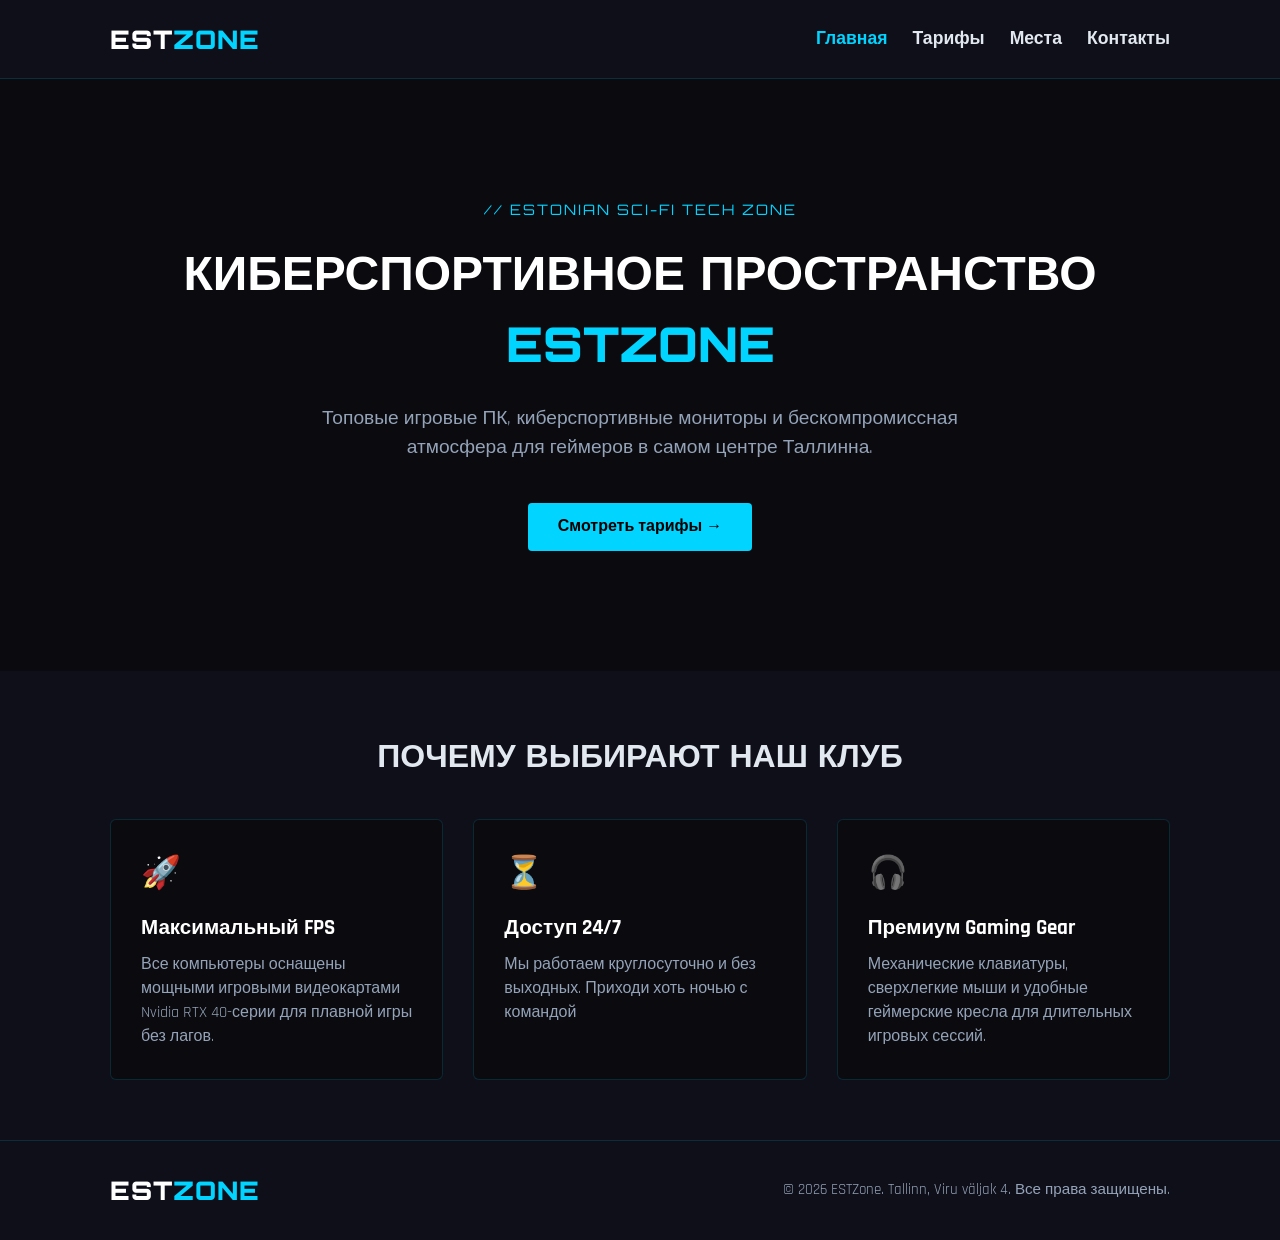
==== index.html @ 98163853 "этап: первый вариант сайта" ====
<!DOCTYPE html>
<html lang="ru">
<head>
  <meta charset="UTF-8" />
  <meta name="viewport" content="width=device-width, initial-scale=1.0" />
  <title>ESTZone — Компьютерный клуб в Таллинне</title>
  <link rel="preconnect" href="https://fonts.googleapis.com" />
  <link href="https://fonts.googleapis.com/css2?family=Orbitron:wght@400;700;900&family=Rajdhani:wght@400;600&display=swap" rel="stylesheet" />
  <link rel="stylesheet" href="style.css" />
</head>
<body>

  <header class="header">
    <div class="container header__inner">
      <a href="index.html" class="logo">EST<span>ZONE</span></a>
      <button class="burger" id="burger" aria-label="Меню">
        <span class="burger__line"></span>
        <span class="burger__line"></span>
        <span class="burger__line"></span>
      </button>
      <nav class="nav" id="nav">
        <a href="index.html" class="nav__link active">Главная</a>
        <a href="tariffs.html" class="nav__link">Тарифы</a>
        <a href="seats.html" class="nav__link">Места</a>
        <a href="contacts.html" class="nav__link">Контакты</a>
      </nav>
    </div>
  </header>

  <main>
    <section class="hero">
      <div class="container hero__inner">
        <p class="hero__subtitle">// ESTONIAN SCI-FI TECH ZONE</p>
        <h1 class="hero__title">КИБЕРСПОРТИВНОЕ ПРОСТРАНСТВО <span class="text-accent">ESTZONE</span></h1>
        <p class="hero__description">Топовые игровые ПК, киберспортивные мониторы и бескомпромиссная атмосфера для геймеров в самом центре Таллинна.</p>
        <div class="hero__actions">
          <a href="tariffs.html" class="btn btn--primary">Смотреть тарифы →</a>
        </div>
      </div>
    </section>

    <section class="features">
      <div class="container">
        <h2 class="section-title">ПОЧЕМУ ВЫБИРАЮТ НАШ КЛУБ</h2>
        <div class="features__grid">
          <div class="feature-card">
            <div class="feature-card__icon">🚀</div>
            <h3 class="feature-card__title">Максимальный FPS</h3>
            <p class="feature-card__text">Все компьютеры оснащены мощными игровыми видеокартами Nvidia RTX 40-серии для плавной игры без лагов.</p>
          </div>
          <div class="feature-card">
            <div class="feature-card__icon">⏳</div>
            <h3 class="feature-card__title">Доступ 24/7</h3>
            <p class="feature-card__text">Мы работаем круглосуточно и без выходных. Приходи хоть ночью с командой</p>
          </div>
          <div class="feature-card">
            <div class="feature-card__icon">🎧</div>
            <h3 class="feature-card__title">Премиум Gaming Gear</h3>
            <p class="feature-card__text">Механические клавиатуры, сверхлегкие мыши и удобные геймерские кресла для длительных игровых сессий.</p>
          </div>
        </div>
      </div>
    </section>
  </main>

  <footer class="footer">
    <div class="container footer__inner">
      <span class="logo">EST<span>ZONE</span></span>
      <p class="footer__copy">© 2026 ESTZone. Tallinn, Viru väljak 4. Все права защищены.</p>
    </div>
  </footer>

  <script>
    var burger = document.getElementById("burger");
    var nav = document.getElementById("nav");
    burger.addEventListener("click", function() {
      burger.classList.toggle("open");
      nav.classList.toggle("open");
    });
    nav.querySelectorAll(".nav__link").forEach(function(link) {
      link.addEventListener("click", function() {
        burger.classList.remove("open");
        nav.classList.remove("open");
      });
    });
  </script>

</body>
</html>
---- style.css ----
:root {
  --bg: #0a0a0f;
  --bg-card: #0f0f1a;
  --text: #e2e8f0;
  --text-dim: #94a3b8;
  --accent: #00d4ff;
  --comfort: #22c55e;
  --vip: #f59e0b;
  --border: rgba(0, 212, 255, 0.15);
  --font-head: 'Orbitron', sans-serif;
  --font-body: 'Rajdhani', sans-serif;
}


*, *::before, *::after {
  box-sizing: border-box;
  margin: 0;
  padding: 0;
}

html {
  height: 100%;
  background-color: #0a0a0f;
}

body {
  min-height: 100%;
  background-color: var(--bg);
  color: var(--text);
  font-family: var(--font-body);
  font-size: 1.1rem;
  line-height: 1.5;
  display: flex;
  flex-direction: column;
}

main {
  flex: 1;
  background-color: var(--bg);
}

.container {
  max-width: 1100px;
  margin: 0 auto;
  padding: 0 20px;
}


.text-accent { color: var(--accent); }
.text-comfort { color: var(--comfort); }
.text-vip { color: var(--vip); }


.header {
  background-color: var(--bg-card);
  border-bottom: 1px solid var(--border);
  padding: 20px 0;
}

.header__inner {
  display: flex;
  justify-content: space-between;
  align-items: center;
}

.logo {
  font-family: var(--font-head);
  font-weight: 900;
  color: #ffffff;
  text-decoration: none;
  font-size: 1.6rem;
  letter-spacing: 1px;
}

.logo span {
  color: var(--accent);
}

.nav {
  display: flex;
  gap: 25px;
}

.nav__link {
  color: var(--text);
  text-decoration: none;
  font-weight: 600;
  transition: color 0.3s;
}

.nav__link:hover, .nav__link.active {
  color: var(--accent);
}


.hero {
  padding: 120px 0;
  text-align: center;
}

.hero__subtitle {
  font-family: var(--font-head);
  color: var(--accent);
  letter-spacing: 2px;
  font-size: 0.9rem;
  margin-bottom: 15px;
}

.hero__title {
  font-family: var(--font-head);
  font-size: 3rem;
  font-weight: 900;
  margin-bottom: 25px;
  color: #ffffff;
}

.hero__description {
  max-width: 650px;
  margin: 0 auto 40px;
  color: var(--text-dim);
  font-size: 1.2rem;
}


.btn {
  display: inline-block;
  padding: 12px 30px;
  font-family: var(--font-body);
  font-weight: bold;
  font-size: 1rem;
  text-decoration: none;
  border-radius: 4px;
  cursor: pointer;
  transition: all 0.3s;
}

.btn--primary {
  background-color: var(--accent);
  color: #000000;
  border: none;
}

.btn--primary:hover {
  box-shadow: 0 0 15px rgba(0, 212, 255, 0.4);
}

.btn--outline {
  background-color: transparent;
  border: 1px solid var(--accent);
  color: var(--accent);
}

.btn--outline:hover {
  background-color: var(--accent);
  color: #000000;
}


.features {
  padding: 60px 0;
  background-color: var(--bg-card);
}

.section-title {
  text-align: center;
  font-family: var(--font-head);
  margin-bottom: 40px;
  font-size: 2rem;
}

.features__grid {
  display: grid;
  grid-template-columns: repeat(auto-fit, minmax(280px, 1fr));
  gap: 30px;
}

.feature-card {
  background-color: var(--bg);
  border: 1px solid var(--border);
  padding: 30px;
  border-radius: 6px;
}

.feature-card__icon {
  font-size: 2rem;
  margin-bottom: 15px;
}

.feature-card__title {
  margin-bottom: 10px;
  color: #ffffff;
}

.feature-card__text {
  color: var(--text-dim);
  font-size: 1rem;
}


.page-padding {
  padding: 60px 20px 80px;
}

.page-title {
  font-family: var(--font-head);
  font-size: 2.5rem;
  text-align: center;
  margin-bottom: 10px;
}

.page-subtitle {
  text-align: center;
  color: var(--text-dim);
  margin-bottom: 50px;
}


.tariffs-grid {
  display: grid;
  grid-template-columns: repeat(3, 1fr);
  gap: 30px;
}

.tariff-card {
  background-color: var(--bg-card);
  border: 1px solid var(--border);
  padding: 40px 30px;
  border-radius: 8px;
  text-align: center;
}

.tariff-card--popular {
  border-color: #a855f7;
  box-shadow: 0 0 20px rgba(168, 85, 247, 0.2);
  position: relative;
}

.tariff-card--popular::before {
  content: "★ ПОПУЛЯРНЫЙ";
  position: absolute;
  top: -12px;
  left: 50%;
  transform: translateX(-50%);
  background-color: #a855f7;
  color: #ffffff;
  font-family: var(--font-head);
  font-size: 0.7rem;
  padding: 4px 14px;
  border-radius: 20px;
  white-space: nowrap;
}

.tariff-card__header {
  font-family: var(--font-head);
  font-size: 1.4rem;
  font-weight: 700;
  margin-bottom: 15px;
}

.tariff-card__price {
  font-size: 2.5rem;
  font-weight: bold;
  color: #ffffff;
  margin-bottom: 25px;
}

.tariff-card__price span {
  font-size: 1.1rem;
  color: var(--text-dim);
}

.tariff-card__features {
  list-style: none;
  text-align: left;
  margin-bottom: 30px;
  color: var(--text-dim);
}

.tariff-card__features li {
  margin-bottom: 10px;
  padding-left: 15px;
  position: relative;
}

.tariff-card__features li::before {
  content: "✓";
  position: absolute;
  left: 0;
  color: var(--accent);
}

.zone-section {
  margin-bottom: 40px;
  text-align: center;
}

.zone-title {
  font-family: var(--font-head);
  font-size: 1.4rem;
  margin-bottom: 15px;
}

.seats-grid {
  display: flex;
  gap: 15px;
  flex-wrap: wrap;
  justify-content: center;
}

.seat {
  width: 60px;
  height: 60px;
  border-radius: 6px;
  display: flex;
  align-items: center;
  justify-content: center;
  font-family: var(--font-head);
  font-weight: bold;
  font-size: 0.9rem;
}

.seat--free {
  background-color: rgba(34, 197, 94, 0.1);
  border: 1px solid var(--comfort);
  color: var(--comfort);
}

.seat--busy {
  background-color: rgba(239, 68, 68, 0.1);
  border: 1px solid #ef4444;
  color: #ef4444;
}


.contacts-layout {
  display: grid;
  grid-template-columns: 1fr 1fr;
  gap: 50px;
  margin-top: 30px;
}

.contacts-info h2, .contacts-form h2 {
  font-family: var(--font-head);
  font-size: 1.5rem;
  margin-bottom: 25px;
}

.info-block {
  margin-bottom: 20px;
}

.info-label {
  color: var(--accent);
  font-weight: bold;
}

.info-value {
  font-size: 1.2rem;
  color: #ffffff;
}

.pure-form {
  display: flex;
  flex-direction: column;
  gap: 15px;
}

.form-group {
  display: flex;
  flex-direction: column;
  gap: 5px;
}

.form-group label {
  font-size: 0.95rem;
  color: var(--text-dim);
}

.pure-form input, .pure-form textarea {
  background-color: var(--bg-card);
  border: 1px solid var(--border);
  padding: 12px;
  color: #ffffff;
  font-family: var(--font-body);
  font-size: 1.1rem;
  border-radius: 4px;
}

.pure-form input:focus, .pure-form textarea:focus {
  outline: none;
  border-color: var(--accent);
}

.footer {
  border-top: 1px solid var(--border);
  padding: 30px 0;
  background-color: var(--bg-card);
  margin-top: auto;
}

.footer__inner {
  display: flex;
  justify-content: space-between;
  align-items: center;
  color: var(--text-dim);
  font-size: 0.95rem;
}


.burger {
  display: none;
  flex-direction: column;
  gap: 5px;
  cursor: pointer;
  background: none;
  border: none;
  padding: 5px;
}

.burger__line {
  width: 25px;
  height: 2px;
  background-color: var(--text);
  border-radius: 2px;
  transition: all 0.3s ease;
}


.burger.open .burger__line:nth-child(1) {
  transform: translateY(7px) rotate(45deg);
}
.burger.open .burger__line:nth-child(2) {
  opacity: 0;
}
.burger.open .burger__line:nth-child(3) {
  transform: translateY(-7px) rotate(-45deg);
}


@media (max-width: 768px) {
  .burger {
    display: flex;
  }

  .nav {
    display: none;
    flex-direction: column;
    gap: 0;
    position: absolute;
    top: 100%;
    left: 0;
    right: 0;
    background-color: var(--bg-card);
    border-top: 1px solid var(--border);
    padding: 10px 0;
    z-index: 100;
  }

  .nav.open {
    display: flex;
  }

  .nav__link {
    padding: 12px 20px;
    border-bottom: 1px solid var(--border);
  }

  .header__inner {
    position: relative;
  }

  .hero {
    padding: 60px 0;
  }

  .hero__title {
    font-size: 2rem;
  }


  .tariffs-grid {
    grid-template-columns: 1fr;
  }

  .tariff-card--popular {
    transform: scale(1);
  }


  .contacts-layout {
    grid-template-columns: 1fr;
    gap: 30px;
  }


  .page-title {
    font-size: 1.8rem;
  }


  .footer__inner {
    flex-direction: column;
    gap: 10px;
    text-align: center;
  }
}


.form-group input.error,
.form-group textarea.error {
  border-color: #ef4444;
}

.form-group input.success,
.form-group textarea.success {
  border-color: var(--comfort);
}

.field-error {
  color: #ef4444;
  font-size: 0.85rem;
  margin-top: 3px;
}


.form-success-msg {
  display: none;
  background-color: rgba(34, 197, 94, 0.1);
  border: 1px solid var(--comfort);
  color: var(--comfort);
  padding: 15px 20px;
  border-radius: 6px;
  text-align: center;
  font-size: 1.1rem;
  margin-top: 15px;
}


.seat {
  cursor: pointer;
  transition: transform 0.15s ease, box-shadow 0.15s ease;
  user-select: none;
}

.seat:hover {
  transform: scale(1.08);
}

.seat--free:hover {
  box-shadow: 0 0 12px rgba(34, 197, 94, 0.4);
}

.seat--busy:hover {
  box-shadow: 0 0 12px rgba(239, 68, 68, 0.4);
}

.seats-legend {
  display: flex;
  gap: 20px;
  margin-bottom: 30px;
  flex-wrap: wrap;
  justify-content: center;
}

.legend-item {
  display: flex;
  align-items: center;
  gap: 8px;
  color: var(--text-dim);
  font-size: 0.95rem;
}

.legend-dot {
  width: 14px;
  height: 14px;
  border-radius: 3px;
}

.legend-dot--free {
  background-color: rgba(34, 197, 94, 0.2);
  border: 1px solid var(--comfort);
}

.legend-dot--busy {
  background-color: rgba(239, 68, 68, 0.2);
  border: 1px solid #ef4444;
}

.seats-counter {
  text-align: center;
  color: var(--text-dim);
  font-size: 0.95rem;
  margin-bottom: 20px;
}

.seats-counter span {
  color: var(--comfort);
  font-weight: bold;
}
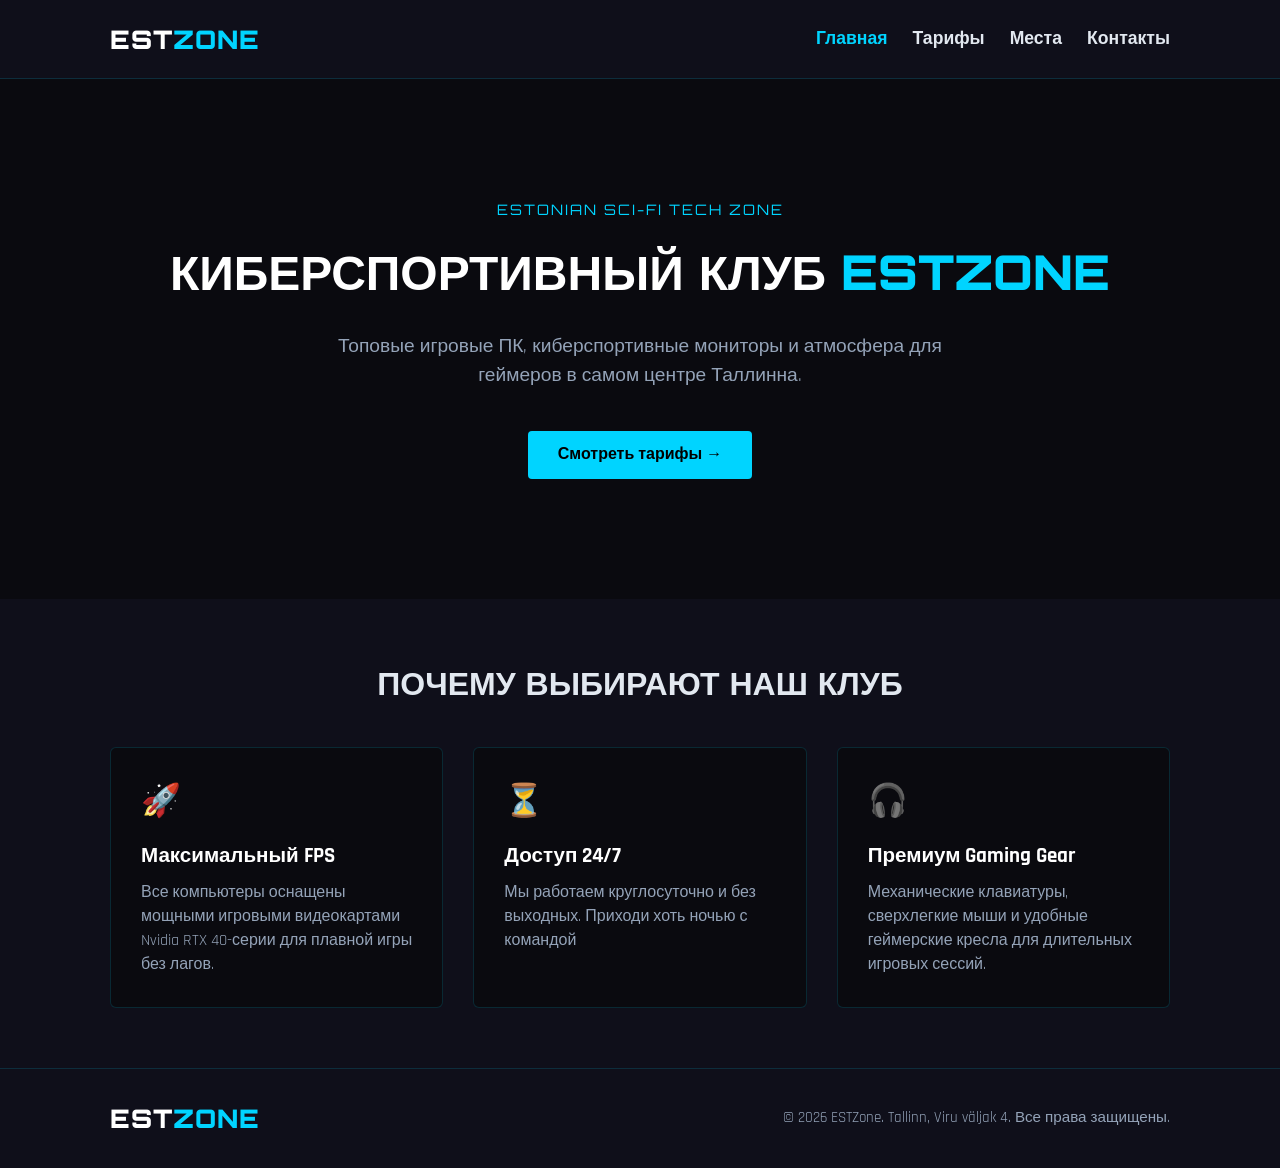
==== commit 053779fd: "Update index.html Исправление текста" ====
--- a/index.html
+++ b/index.html
@@ -3,7 +3,7 @@
 <head>
   <meta charset="UTF-8" />
   <meta name="viewport" content="width=device-width, initial-scale=1.0" />
-  <title>ESTZone — Компьютерный клуб в Таллинне</title>
+  <title>ESTZone</title>
   <link rel="preconnect" href="https://fonts.googleapis.com" />
   <link href="https://fonts.googleapis.com/css2?family=Orbitron:wght@400;700;900&family=Rajdhani:wght@400;600&display=swap" rel="stylesheet" />
   <link rel="stylesheet" href="style.css" />
@@ -30,9 +30,9 @@
   <main>
     <section class="hero">
       <div class="container hero__inner">
-        <p class="hero__subtitle">// ESTONIAN SCI-FI TECH ZONE</p>
-        <h1 class="hero__title">КИБЕРСПОРТИВНОЕ ПРОСТРАНСТВО <span class="text-accent">ESTZONE</span></h1>
-        <p class="hero__description">Топовые игровые ПК, киберспортивные мониторы и бескомпромиссная атмосфера для геймеров в самом центре Таллинна.</p>
+        <p class="hero__subtitle"> ESTONIAN SCI-FI TECH ZONE</p>
+        <h1 class="hero__title">КИБЕРСПОРТИВНЫЙ КЛУБ <span class="text-accent">ESTZONE</span></h1>
+        <p class="hero__description">Топовые игровые ПК, киберспортивные мониторы и атмосфера для геймеров в самом центре Таллинна.</p>
         <div class="hero__actions">
           <a href="tariffs.html" class="btn btn--primary">Смотреть тарифы →</a>
         </div>
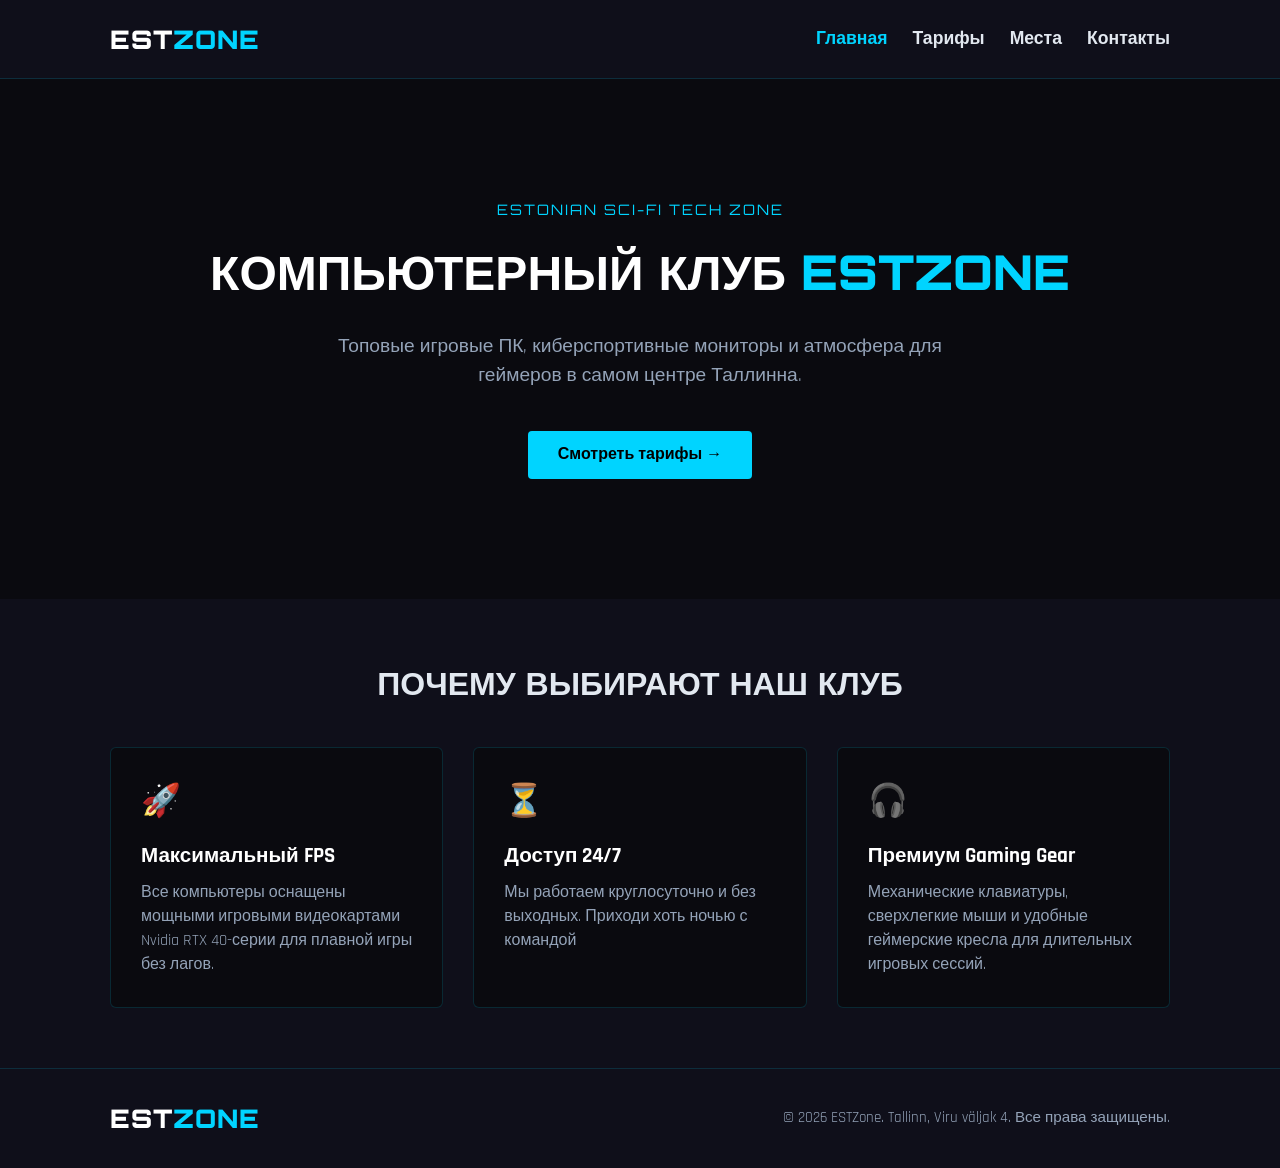
==== commit e10822ab: "Update index.html" ====
--- a/index.html
+++ b/index.html
@@ -31,7 +31,7 @@
     <section class="hero">
       <div class="container hero__inner">
         <p class="hero__subtitle"> ESTONIAN SCI-FI TECH ZONE</p>
-        <h1 class="hero__title">КИБЕРСПОРТИВНЫЙ КЛУБ <span class="text-accent">ESTZONE</span></h1>
+        <h1 class="hero__title">КОМПЬЮТЕРНЫЙ КЛУБ <span class="text-accent">ESTZONE</span></h1>
         <p class="hero__description">Топовые игровые ПК, киберспортивные мониторы и атмосфера для геймеров в самом центре Таллинна.</p>
         <div class="hero__actions">
           <a href="tariffs.html" class="btn btn--primary">Смотреть тарифы →</a>
